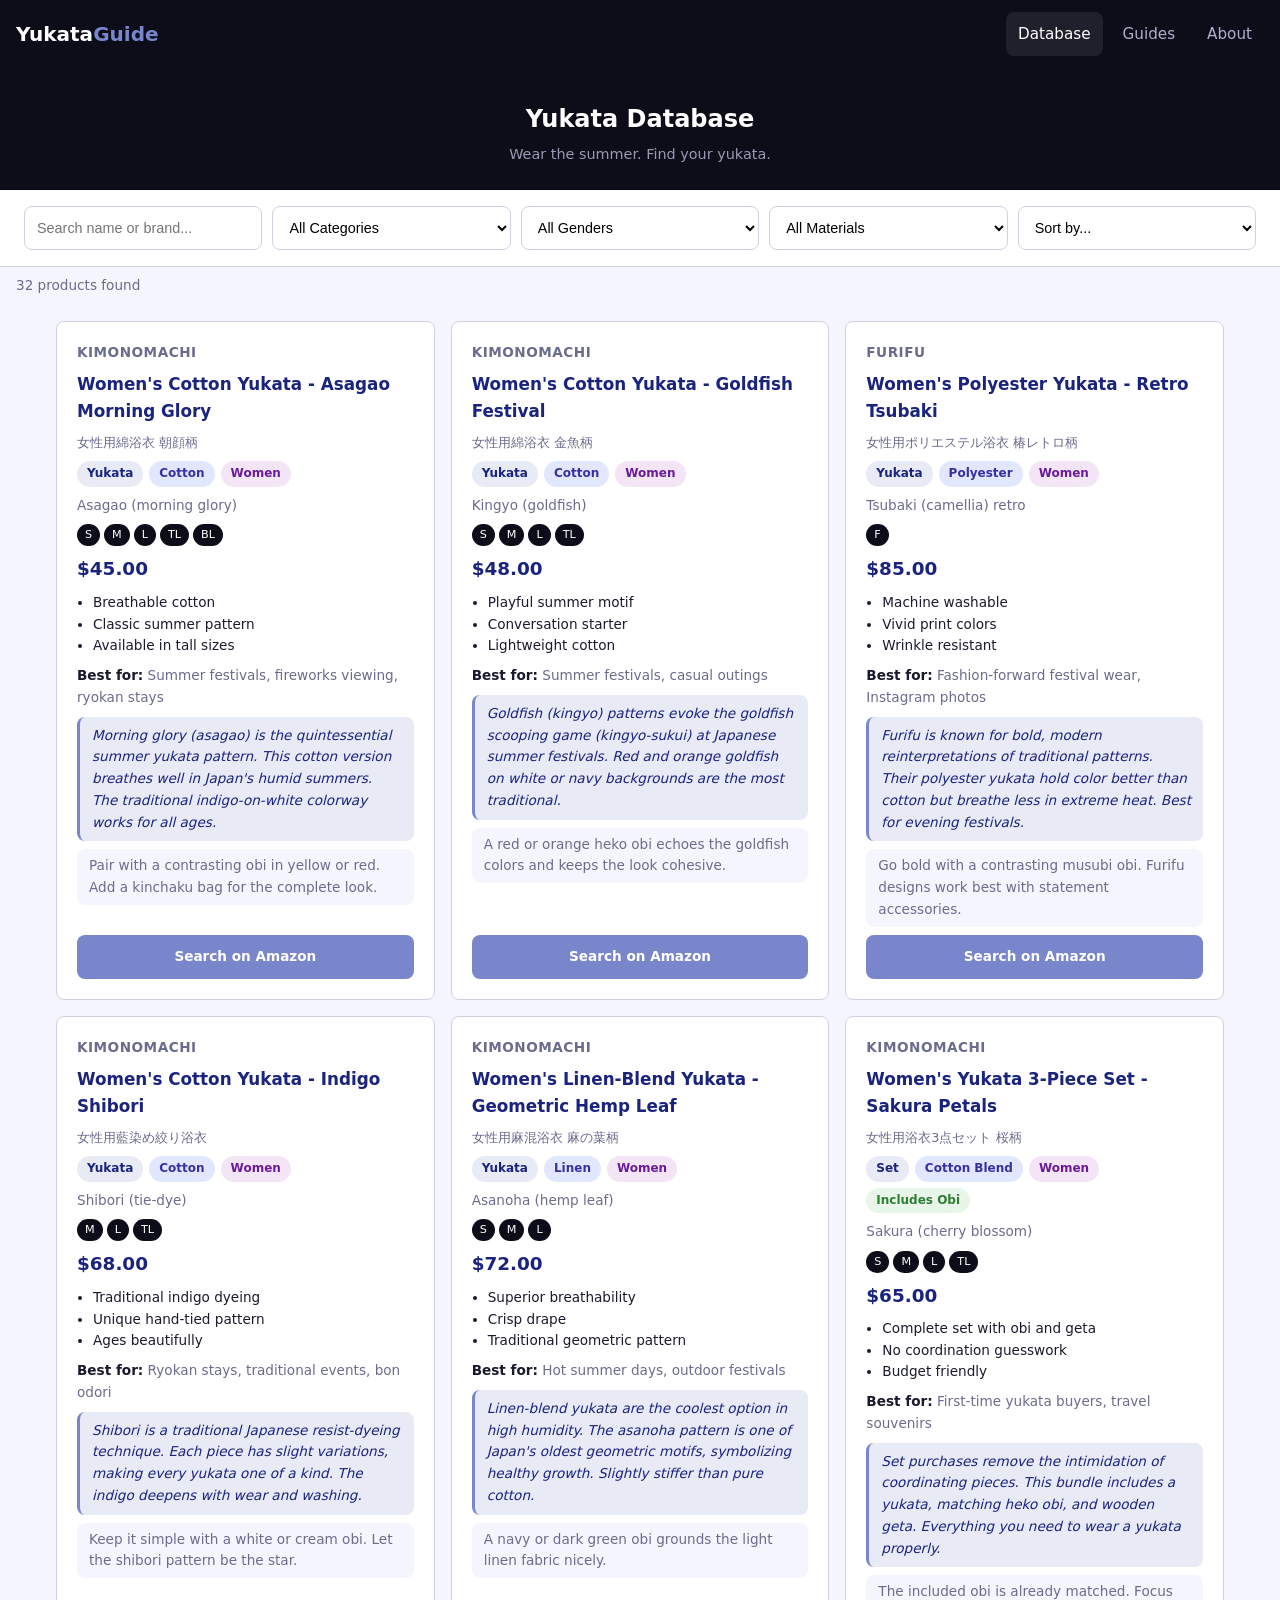
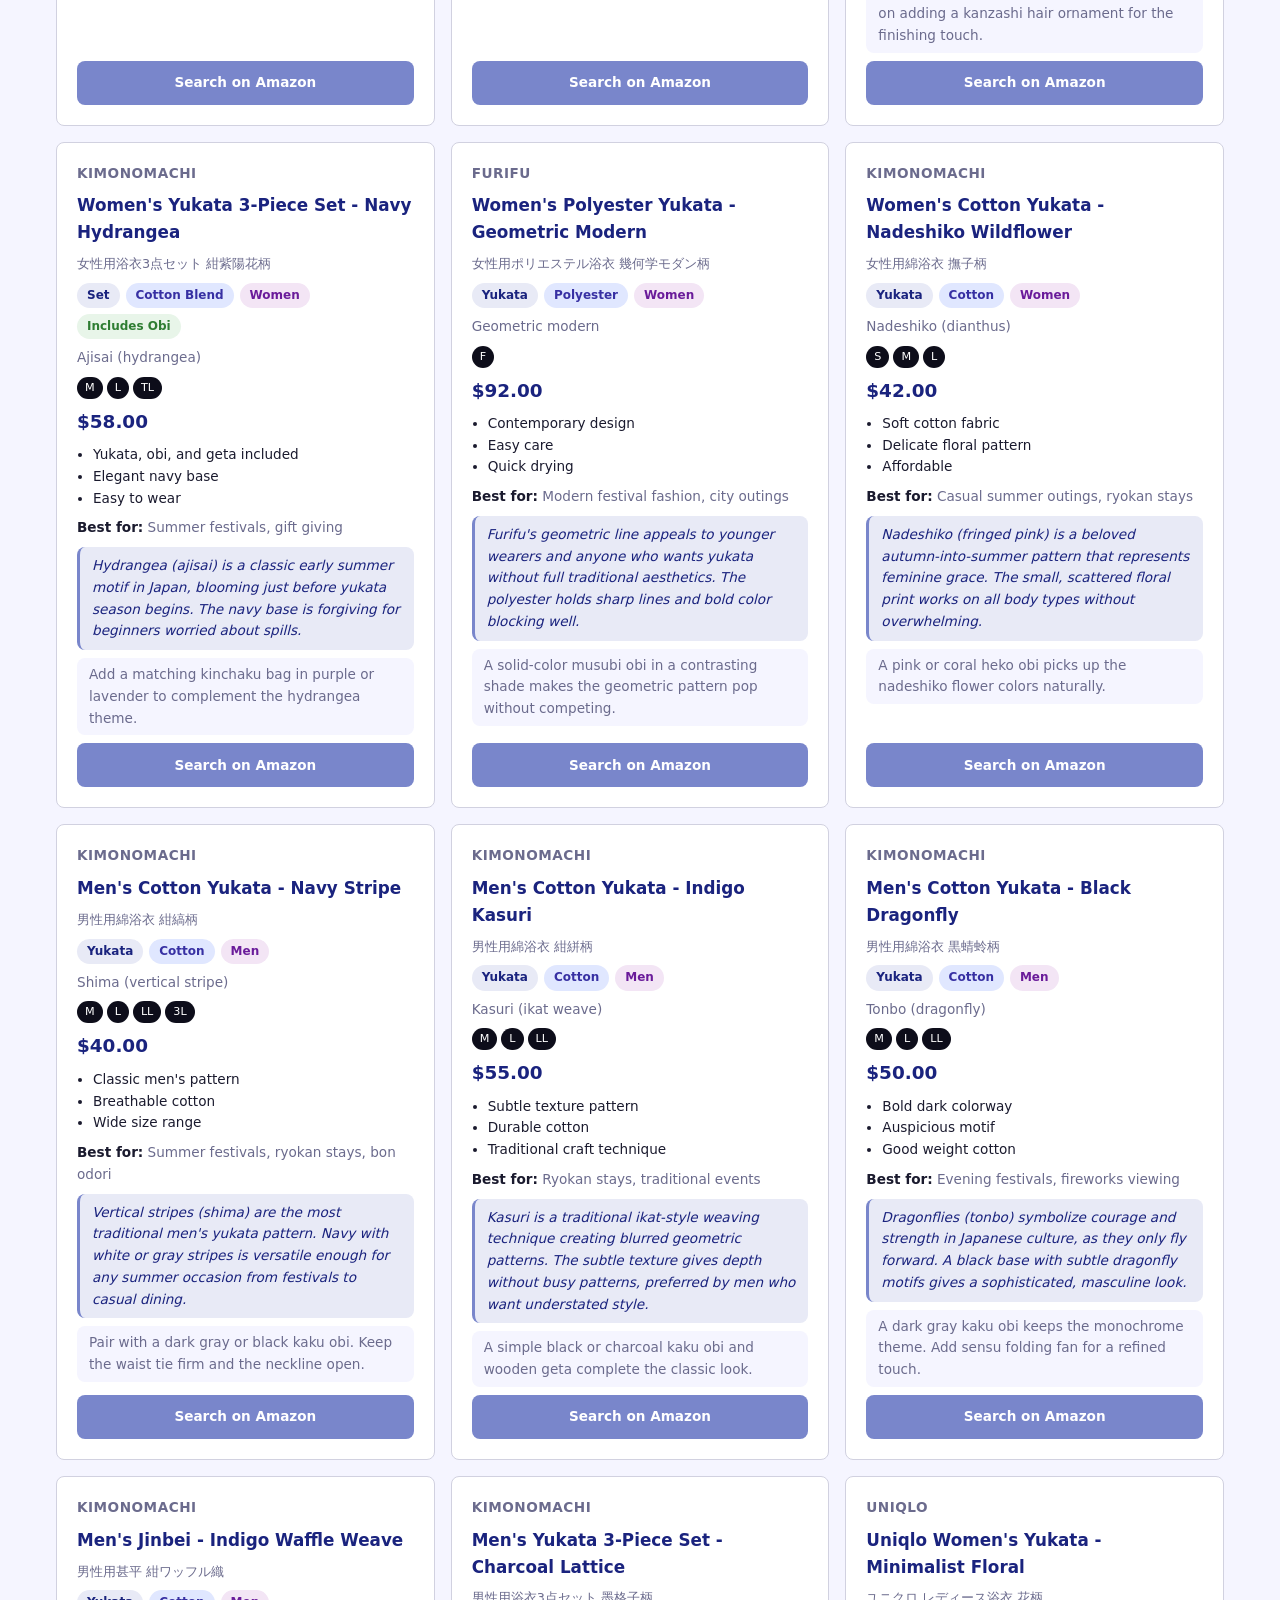
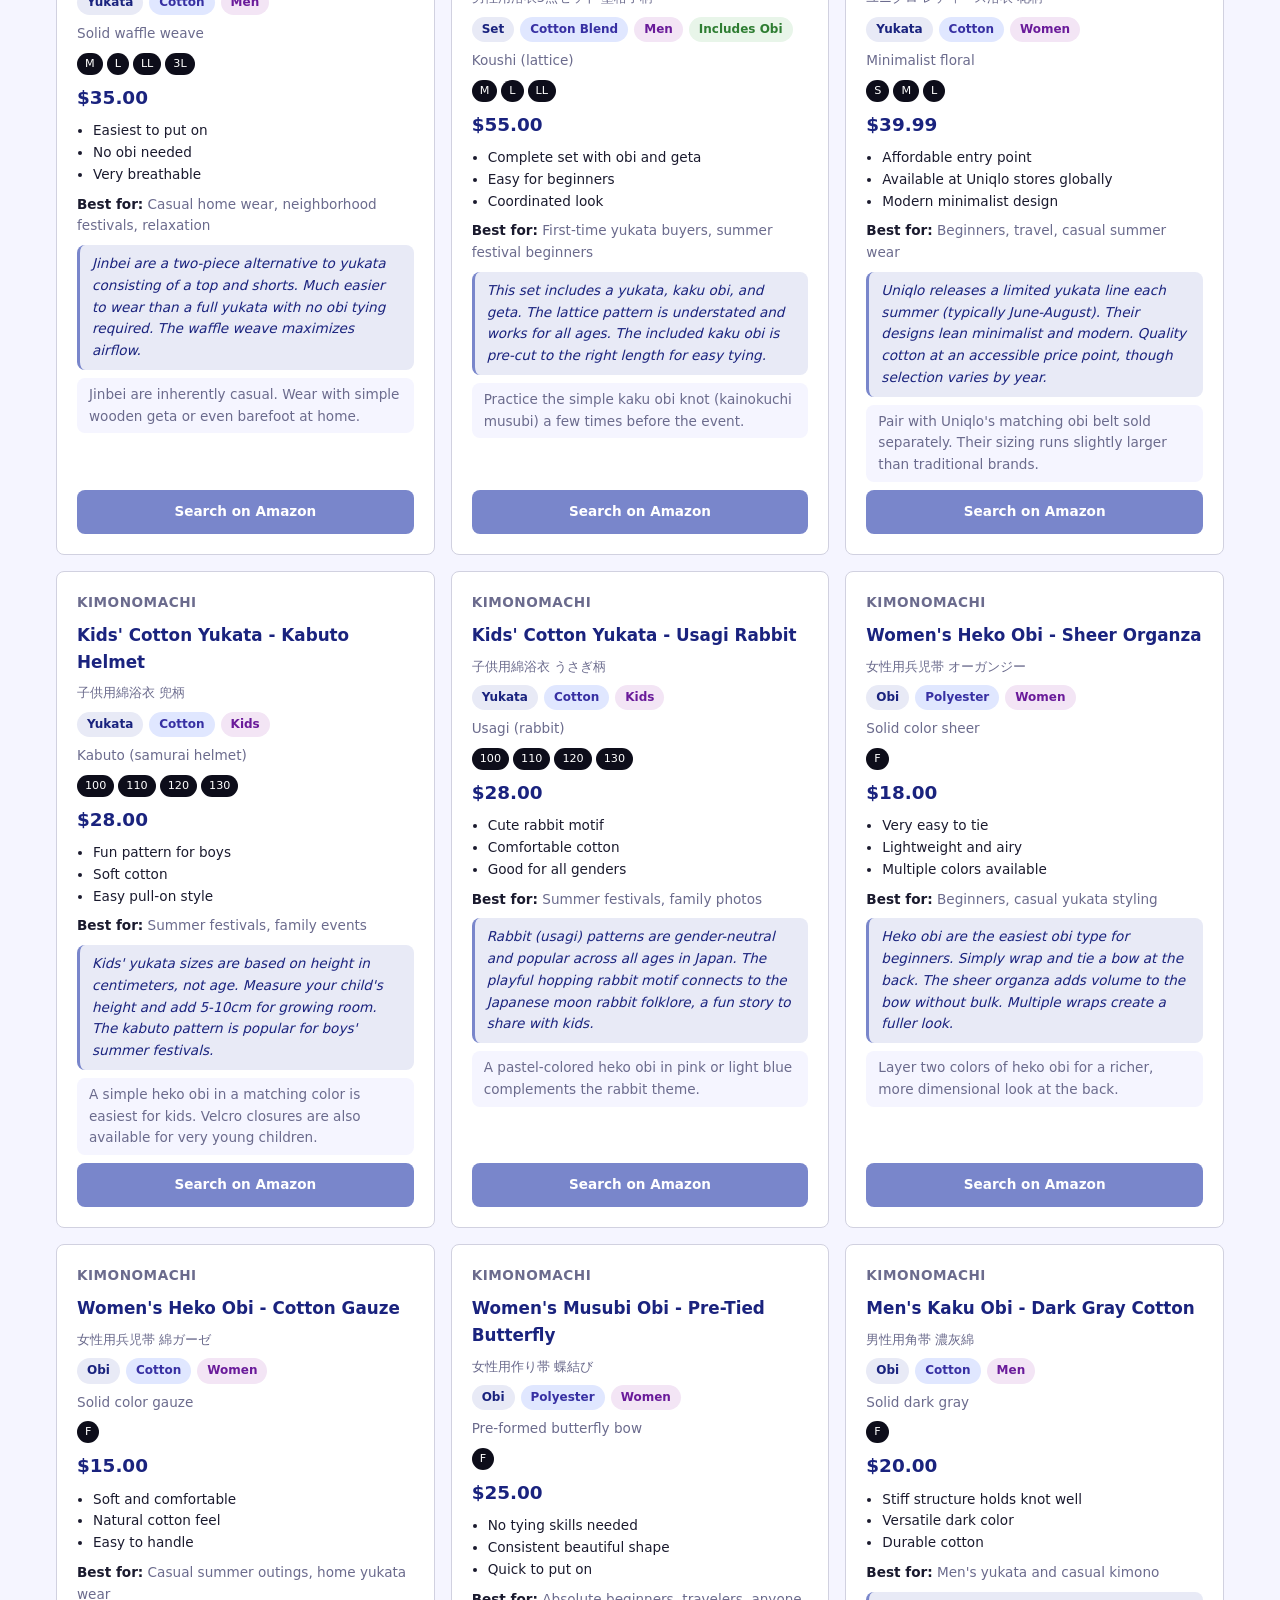
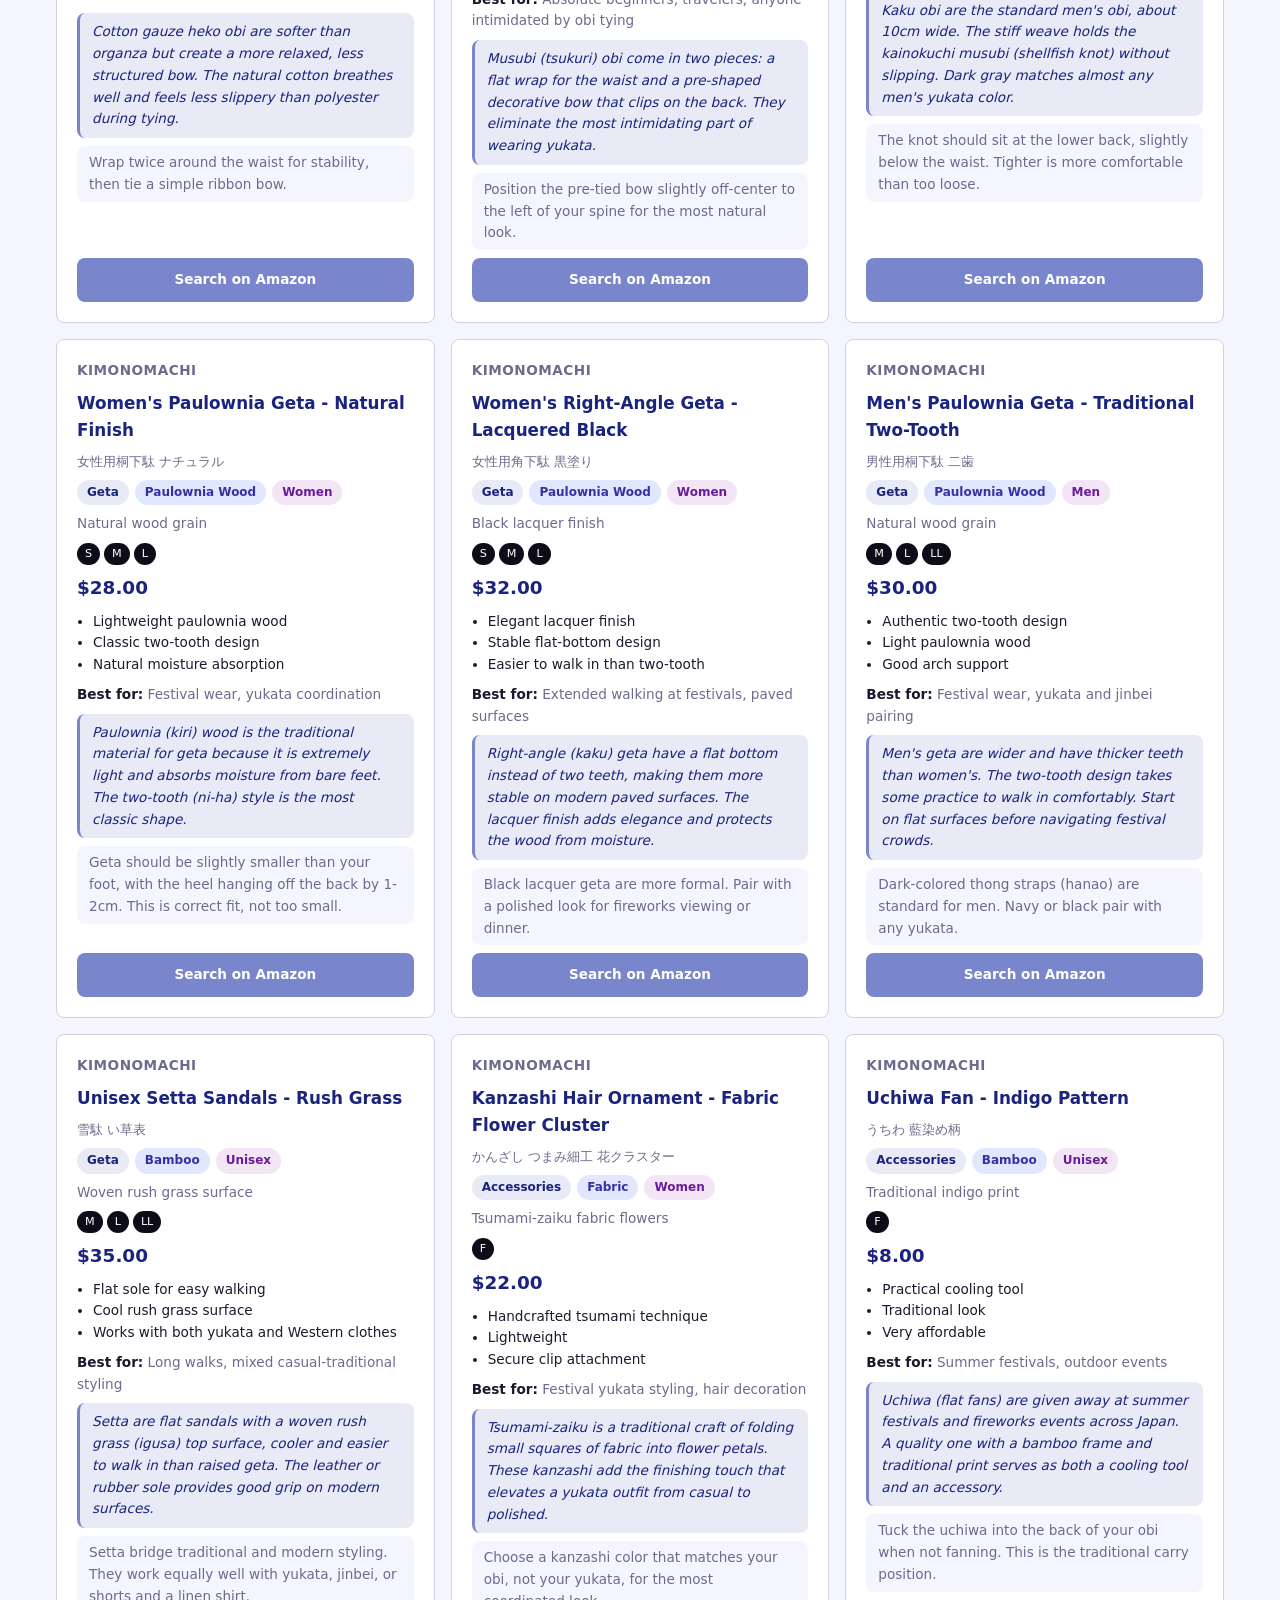
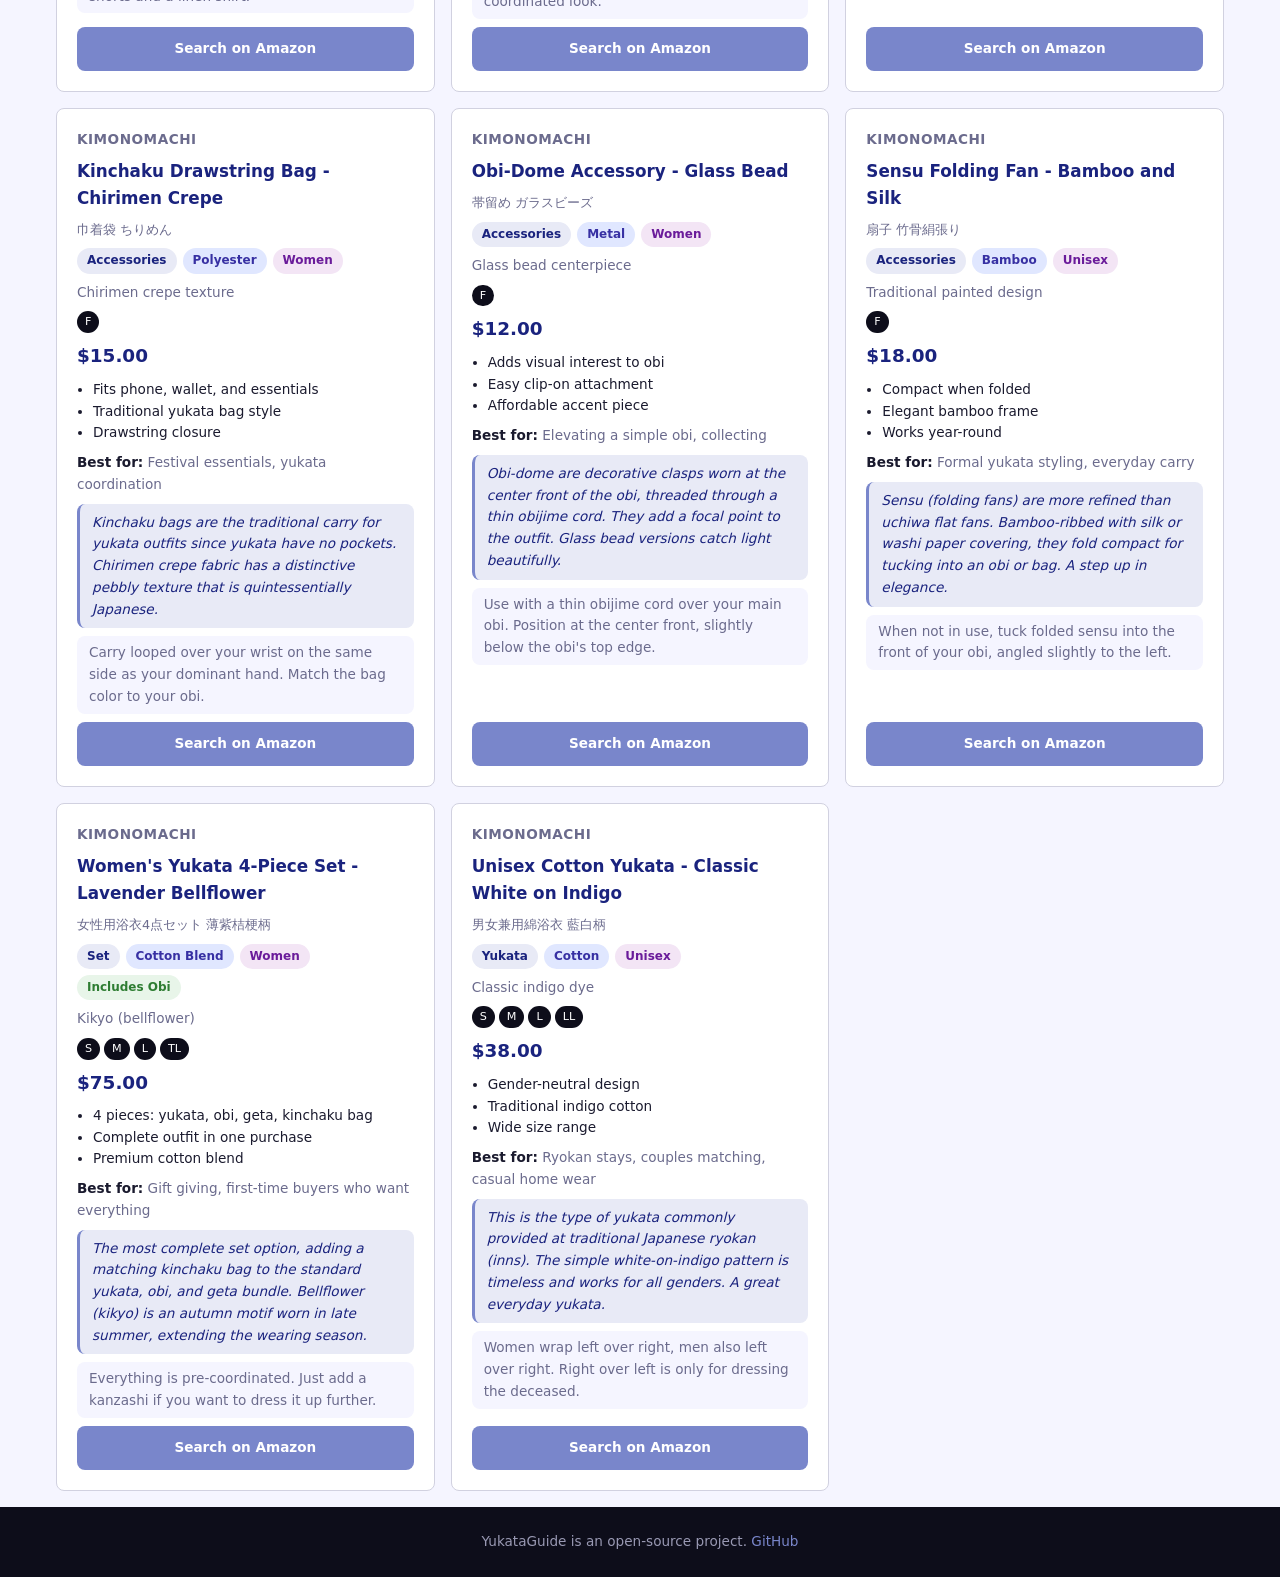
==== database.html @ 27412b20 "Initial commit: yukata-guide curation database" ====
<!DOCTYPE html>
<html lang="en">
<head>
<meta charset="UTF-8">
<meta name="viewport" content="width=device-width,initial-scale=1">
<title>Database - YukataGuide</title>
<meta name="description" content="Browse and filter 30+ Japanese yukata, obi, geta, and accessories. Compare materials, prices, and styling tips.">
<meta property="og:title" content="YukataGuide - Yukata Database">
<meta property="og:description" content="Browse and filter 30+ Japanese yukata, obi, geta, and accessories by category, gender, material, and price.">
<meta property="og:type" content="website">
<meta property="og:url" content="https://humancronadmin.github.io/yukata-guide/database.html">
<link rel="canonical" href="https://humancronadmin.github.io/yukata-guide/database.html">
<link rel="icon" href="favicon.svg" type="image/svg+xml">
<link rel="stylesheet" href="css/style.css">
</head>
<body>
<nav class="nav">
  <a href="index.html" class="nav-brand">Yukata<span>Guide</span></a>
  <div class="nav-links">
    <a href="database.html" class="active">Database</a>
    <a href="index.html#guides">Guides</a>
    <a href="index.html#about">About</a>
  </div>
</nav>
<div class="db-header">
  <h1>Yukata Database</h1>
  <p>Wear the summer. Find your yukata.</p>
</div>
<div class="filters">
  <input type="search" id="search" placeholder="Search name or brand...">
  <select id="category"><option value="">All Categories</option></select>
  <select id="gender"><option value="">All Genders</option></select>
  <select id="material"><option value="">All Materials</option></select>
  <select id="sort">
    <option value="">Sort by...</option>
    <option value="price-asc">Price: Low to High</option>
    <option value="price-desc">Price: High to Low</option>
    <option value="name-asc">Name: A to Z</option>
  </select>
</div>
<div class="result-count" id="resultCount"></div>
<div class="product-grid" id="grid"></div>
<footer class="footer">
  <p>YukataGuide is an open-source project. <a href="https://github.com/humancronadmin">GitHub</a></p>
</footer>
<script src="js/database.js"></script>
</body>
</html>
---- css/style.css ----
*,*::before,*::after{box-sizing:border-box;margin:0;padding:0}
:root{--primary:#1A237E;--accent:#7986CB;--dark:#0D0D1A;--light:#F5F5FF;--card:#FFFFFF;--text:#1A1A2E;--muted:#6B6B8D;--border:#D1D1E0;--radius:8px}
body{font-family:'Segoe UI',system-ui,-apple-system,sans-serif;color:var(--text);background:var(--light);line-height:1.6}
a{color:var(--primary);text-decoration:none}
a:hover{color:var(--accent)}
img{max-width:100%;display:block}

/* NAV */
.nav{background:var(--dark);padding:12px 16px;display:flex;align-items:center;justify-content:space-between;position:sticky;top:0;z-index:100}
.nav-brand{color:#FFF;font-size:1.25rem;font-weight:700}
.nav-brand span{color:var(--accent)}
.nav-links{display:flex;gap:8px}
.nav-links a{color:#B0B0CC;font-size:.9rem;padding:10px 12px;min-height:44px;display:flex;align-items:center;border-radius:var(--radius)}
.nav-links a:hover,.nav-links a.active{color:#FFF;background:rgba(255,255,255,.08)}

/* HERO */
.hero{background:var(--dark);color:#FFF;padding:56px 16px 48px;text-align:center}
.hero h1{font-size:2rem;margin-bottom:12px;line-height:1.2}
.hero h1 em{color:var(--accent);font-style:normal}
.hero p{color:#9999B3;font-size:1.05rem;max-width:520px;margin:0 auto 24px}
.btn{display:inline-flex;align-items:center;justify-content:center;min-height:44px;padding:12px 28px;border-radius:var(--radius);font-weight:600;font-size:1rem;cursor:pointer;border:none;transition:background .2s}
.btn-primary{background:var(--accent);color:#FFF}
.btn-primary:hover{background:var(--primary);color:#FFF}

/* SECTIONS */
.section{padding:48px 16px;max-width:1100px;margin:0 auto}
.section-title{font-size:1.5rem;color:var(--primary);text-align:center;margin-bottom:32px}

/* PROBLEM CARDS */
.problem-grid{display:grid;gap:16px}
.problem-card{background:var(--card);border:1px solid var(--border);border-radius:var(--radius);padding:24px;text-align:center}
.problem-card .icon{font-size:2rem;margin-bottom:12px}
.problem-card h3{color:var(--primary);margin-bottom:8px}
.problem-card p{color:var(--muted);font-size:.95rem}

/* STATS */
.stats-row{display:flex;flex-wrap:wrap;justify-content:center;gap:24px;text-align:center}
.stat{flex:1;min-width:120px}
.stat .num{font-size:2rem;font-weight:700;color:var(--accent)}
.stat .label{font-size:.85rem;color:var(--muted)}

/* FOOTER */
.footer{background:var(--dark);color:#9999B3;padding:24px 16px;text-align:center;font-size:.85rem}
.footer a{color:var(--accent)}

/* DATABASE PAGE */
.db-header{background:var(--dark);color:#FFF;padding:32px 16px 24px;text-align:center}
.db-header h1{font-size:1.5rem;margin-bottom:4px}
.db-header p{color:#9999B3;font-size:.9rem}

.filters{background:var(--card);border-bottom:1px solid var(--border);padding:16px;display:flex;flex-wrap:wrap;gap:10px;position:sticky;top:52px;z-index:90}
.filters select,.filters input{min-height:44px;padding:8px 12px;border:1px solid var(--border);border-radius:var(--radius);font-size:.9rem;background:#FFF;flex:1;min-width:140px}
.filters input[type="search"]{min-width:200px}
.result-count{padding:8px 16px;font-size:.85rem;color:var(--muted)}

.product-grid{display:grid;gap:16px;padding:16px;max-width:1200px;margin:0 auto}
.product-card{background:var(--card);border:1px solid var(--border);border-radius:var(--radius);padding:20px;display:flex;flex-direction:column;gap:8px}
.product-card h3{font-size:1.05rem;color:var(--primary)}
.product-card .brand{font-size:.85rem;color:var(--muted);font-weight:600;text-transform:uppercase;letter-spacing:.5px}
.product-card .name-ja{font-size:.8rem;color:var(--muted)}
.badges{display:flex;flex-wrap:wrap;gap:6px}
.badge{display:inline-block;padding:3px 10px;border-radius:20px;font-size:.75rem;font-weight:600}
.badge-cat{background:#E8EAF6;color:#1A237E}
.badge-mat{background:#E0E7FF;color:#3730A3}
.badge-gender{background:#F3E5F5;color:#6A1B9A}
.badge-set{background:#E8F5E9;color:#2E7D32}
.product-meta{display:flex;flex-wrap:wrap;gap:12px;font-size:.85rem;color:var(--muted)}
.product-meta span{display:flex;align-items:center;gap:4px}
.product-price{font-size:1.15rem;font-weight:700;color:var(--primary)}
.product-pros{font-size:.85rem;color:var(--text)}
.product-pros li{margin-left:16px}
.product-best{font-size:.85rem;color:var(--muted)}
.product-best strong{color:var(--text)}
.expert-note{font-size:.85rem;font-style:italic;color:var(--primary);background:#E8EAF6;padding:8px 12px;border-radius:var(--radius);border-left:3px solid var(--accent)}
.style-tip{font-size:.85rem;color:var(--muted);padding:6px 12px;background:#F5F5FF;border-radius:var(--radius)}
.sizes{display:flex;gap:4px;flex-wrap:wrap}
.size-tag{font-size:.7rem;background:var(--dark);color:#FFF;padding:2px 8px;border-radius:12px}
.amazon-link{display:inline-flex;align-items:center;justify-content:center;min-height:44px;padding:8px 16px;background:var(--accent);color:#FFF;border-radius:var(--radius);font-size:.85rem;font-weight:600;margin-top:auto;transition:background .2s}
.amazon-link:hover{background:var(--primary);color:#FFF}

/* RESPONSIVE */
@media(min-width:480px){
  .hero h1{font-size:2.5rem}
  .problem-grid{grid-template-columns:repeat(3,1fr)}
  .product-grid{grid-template-columns:repeat(2,1fr)}
  .nav-links a{font-size:.95rem}
}
@media(min-width:768px){
  .product-grid{grid-template-columns:repeat(3,1fr)}
  .section{padding:64px 24px}
  .filters{padding:16px 24px}
}
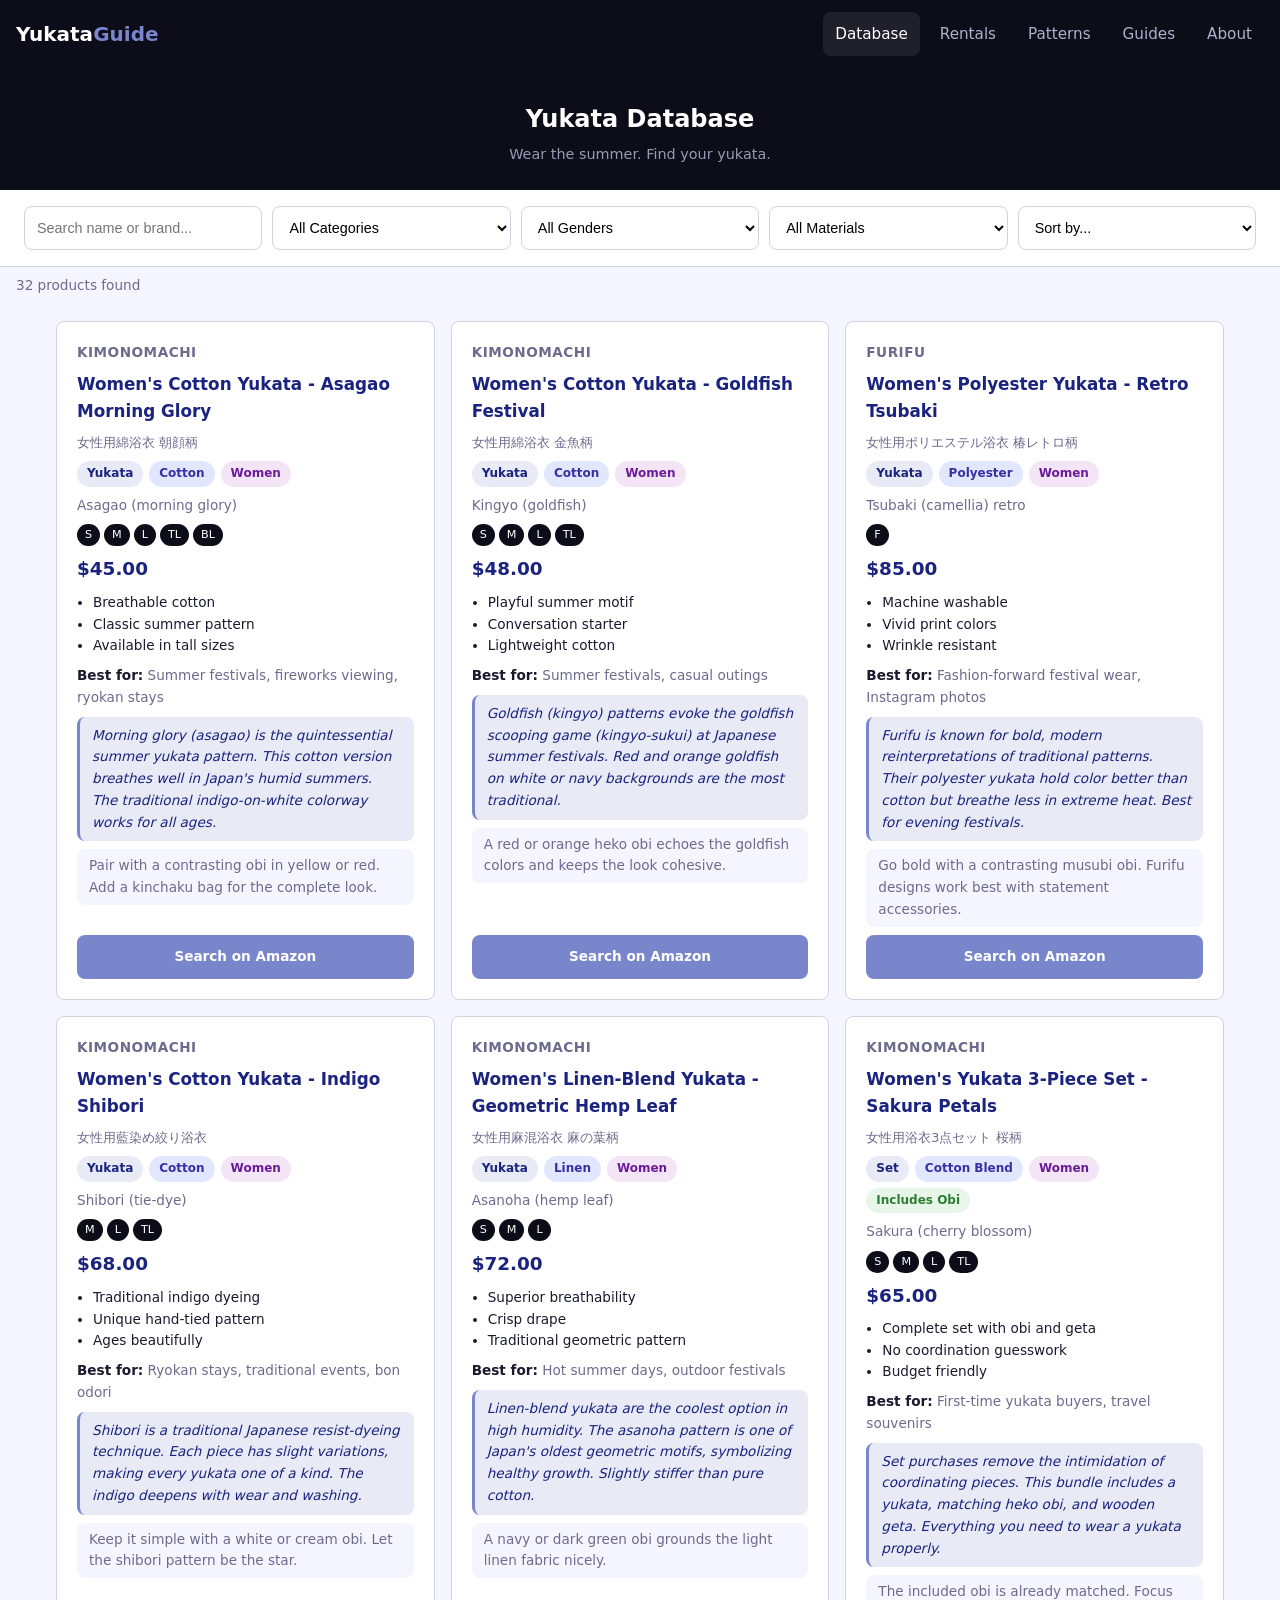
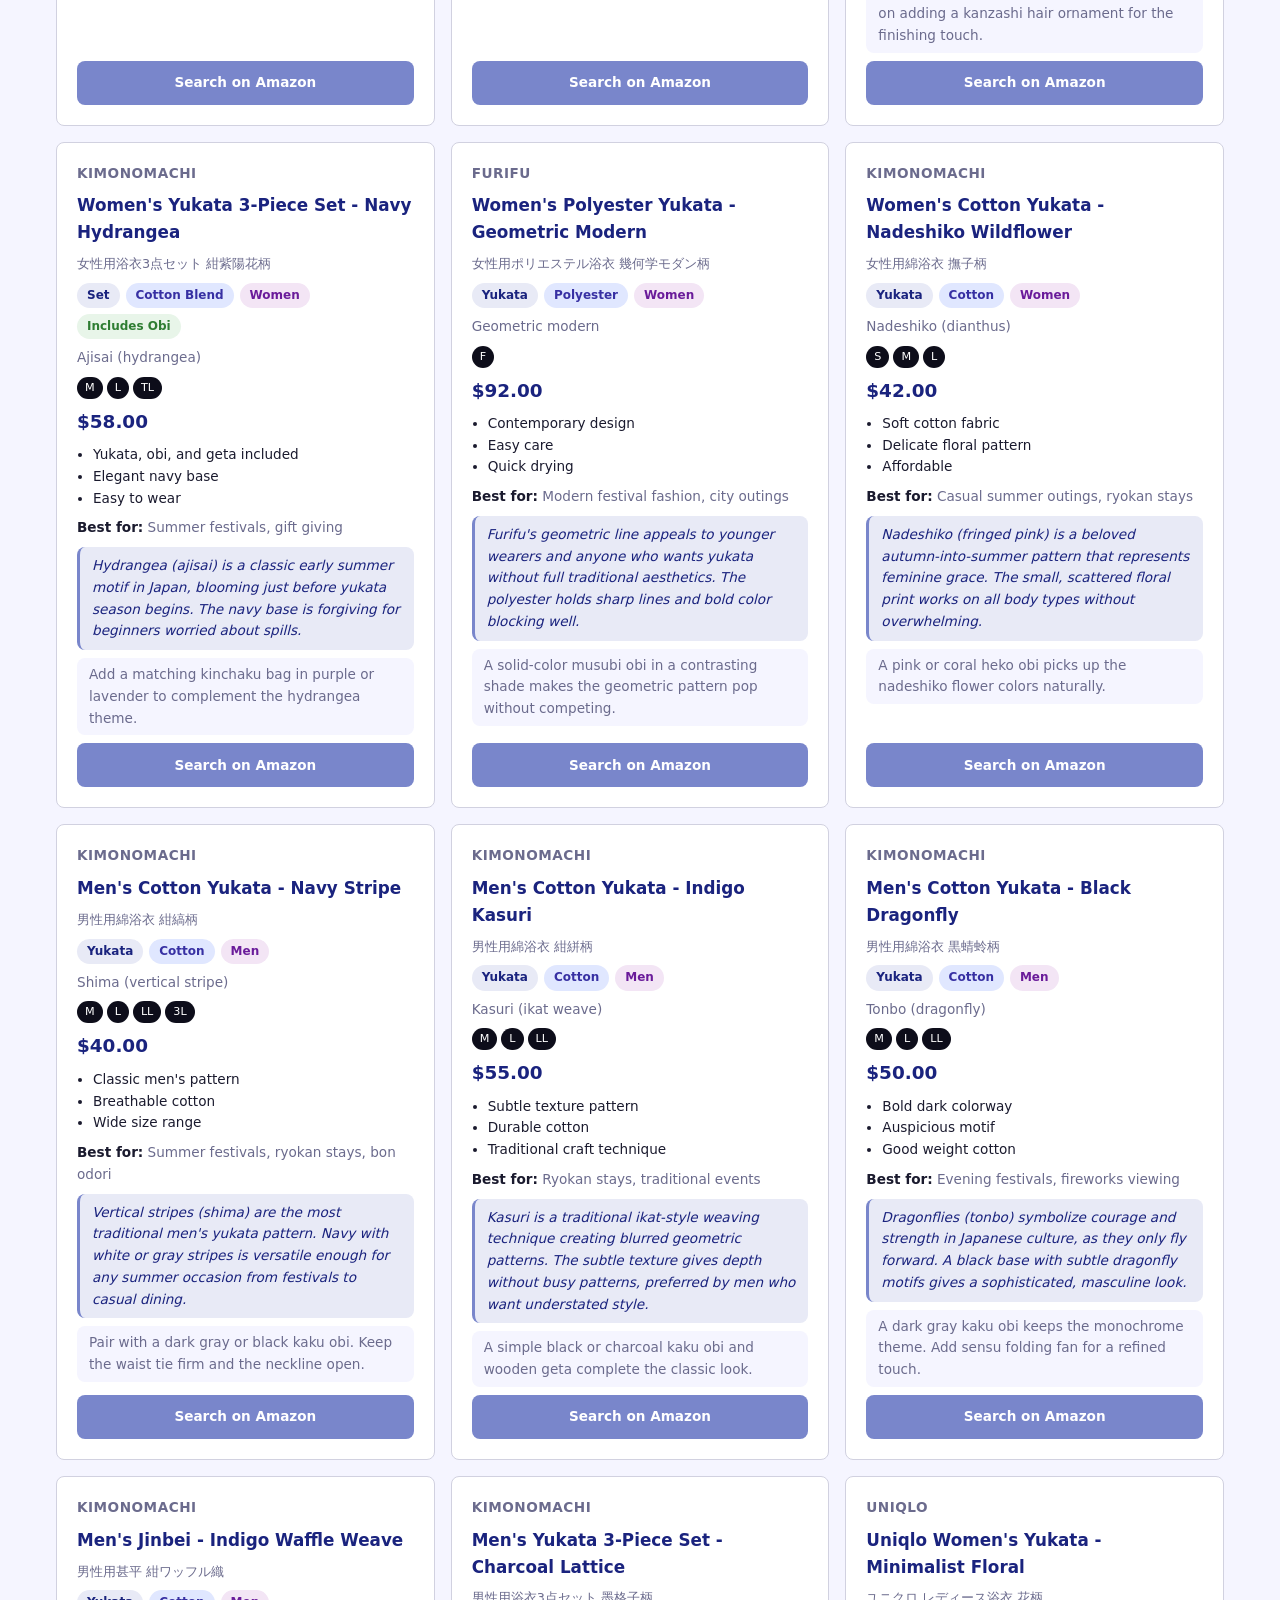
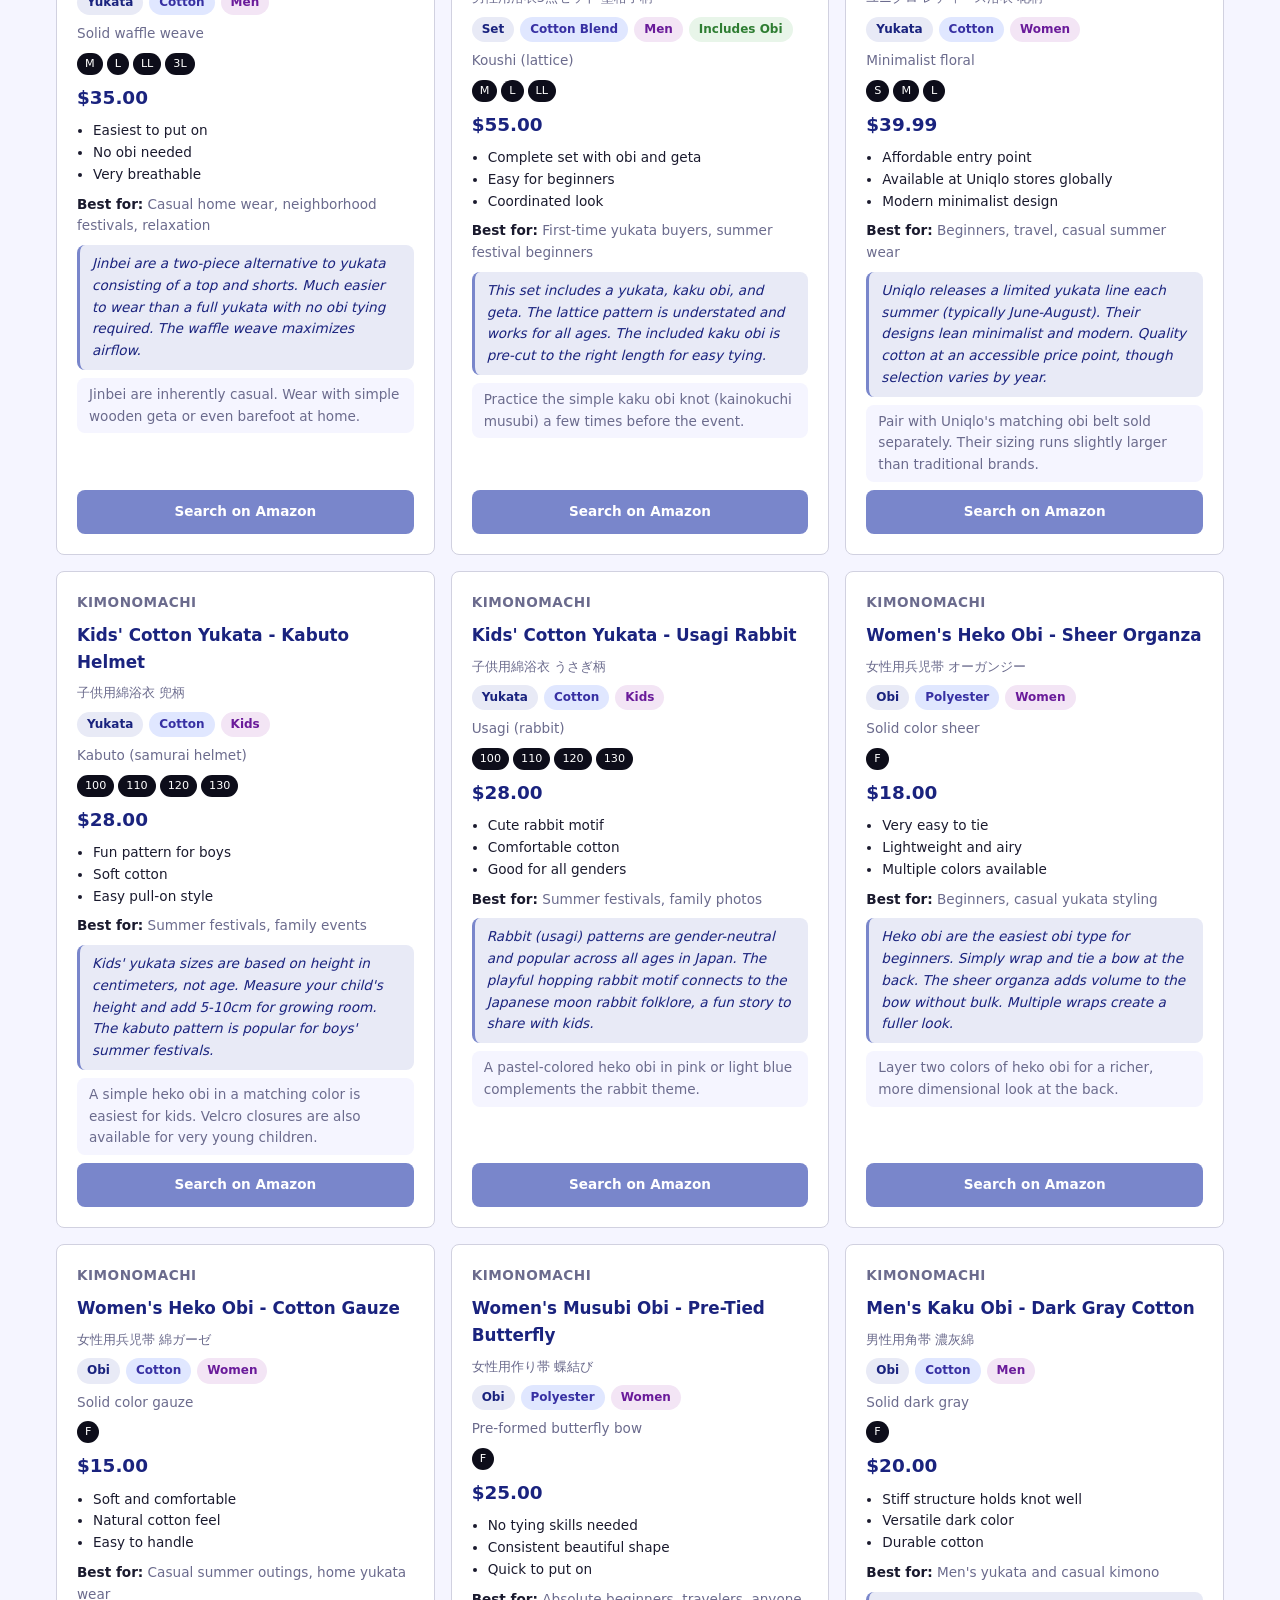
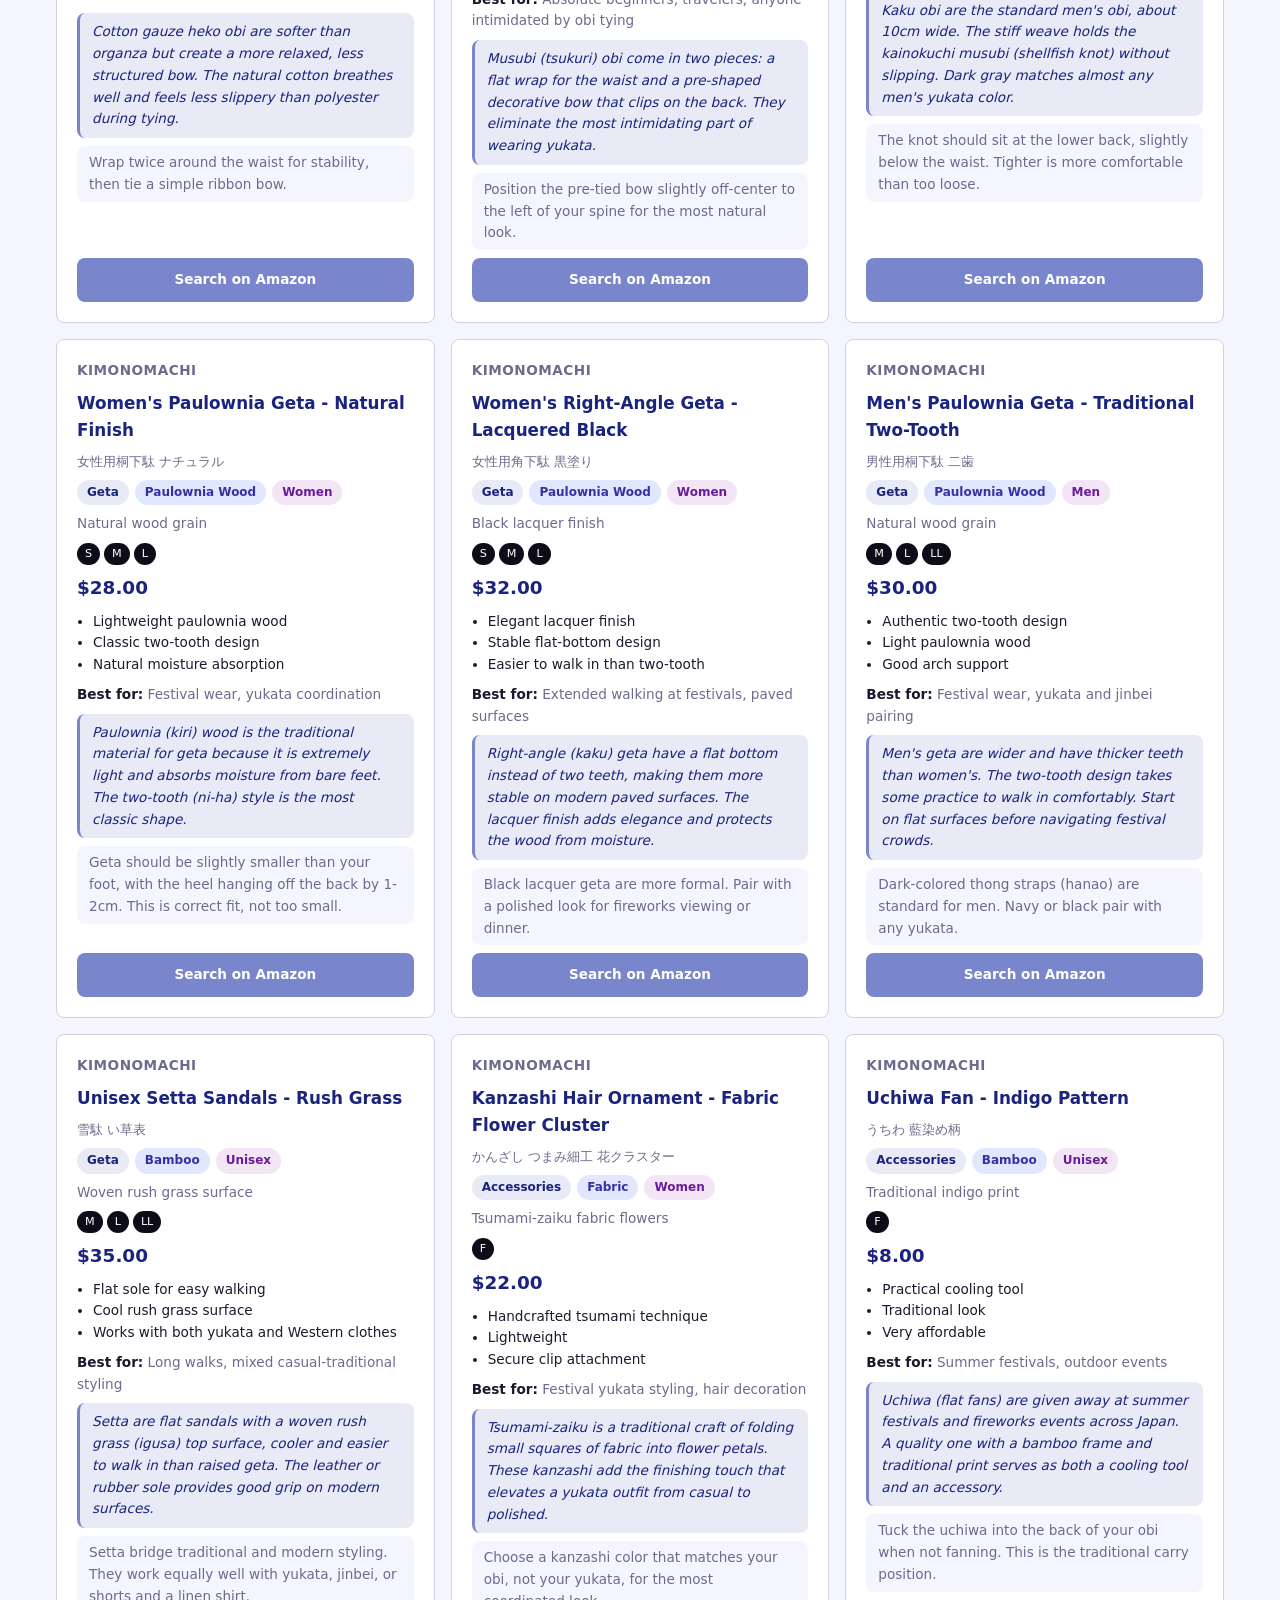
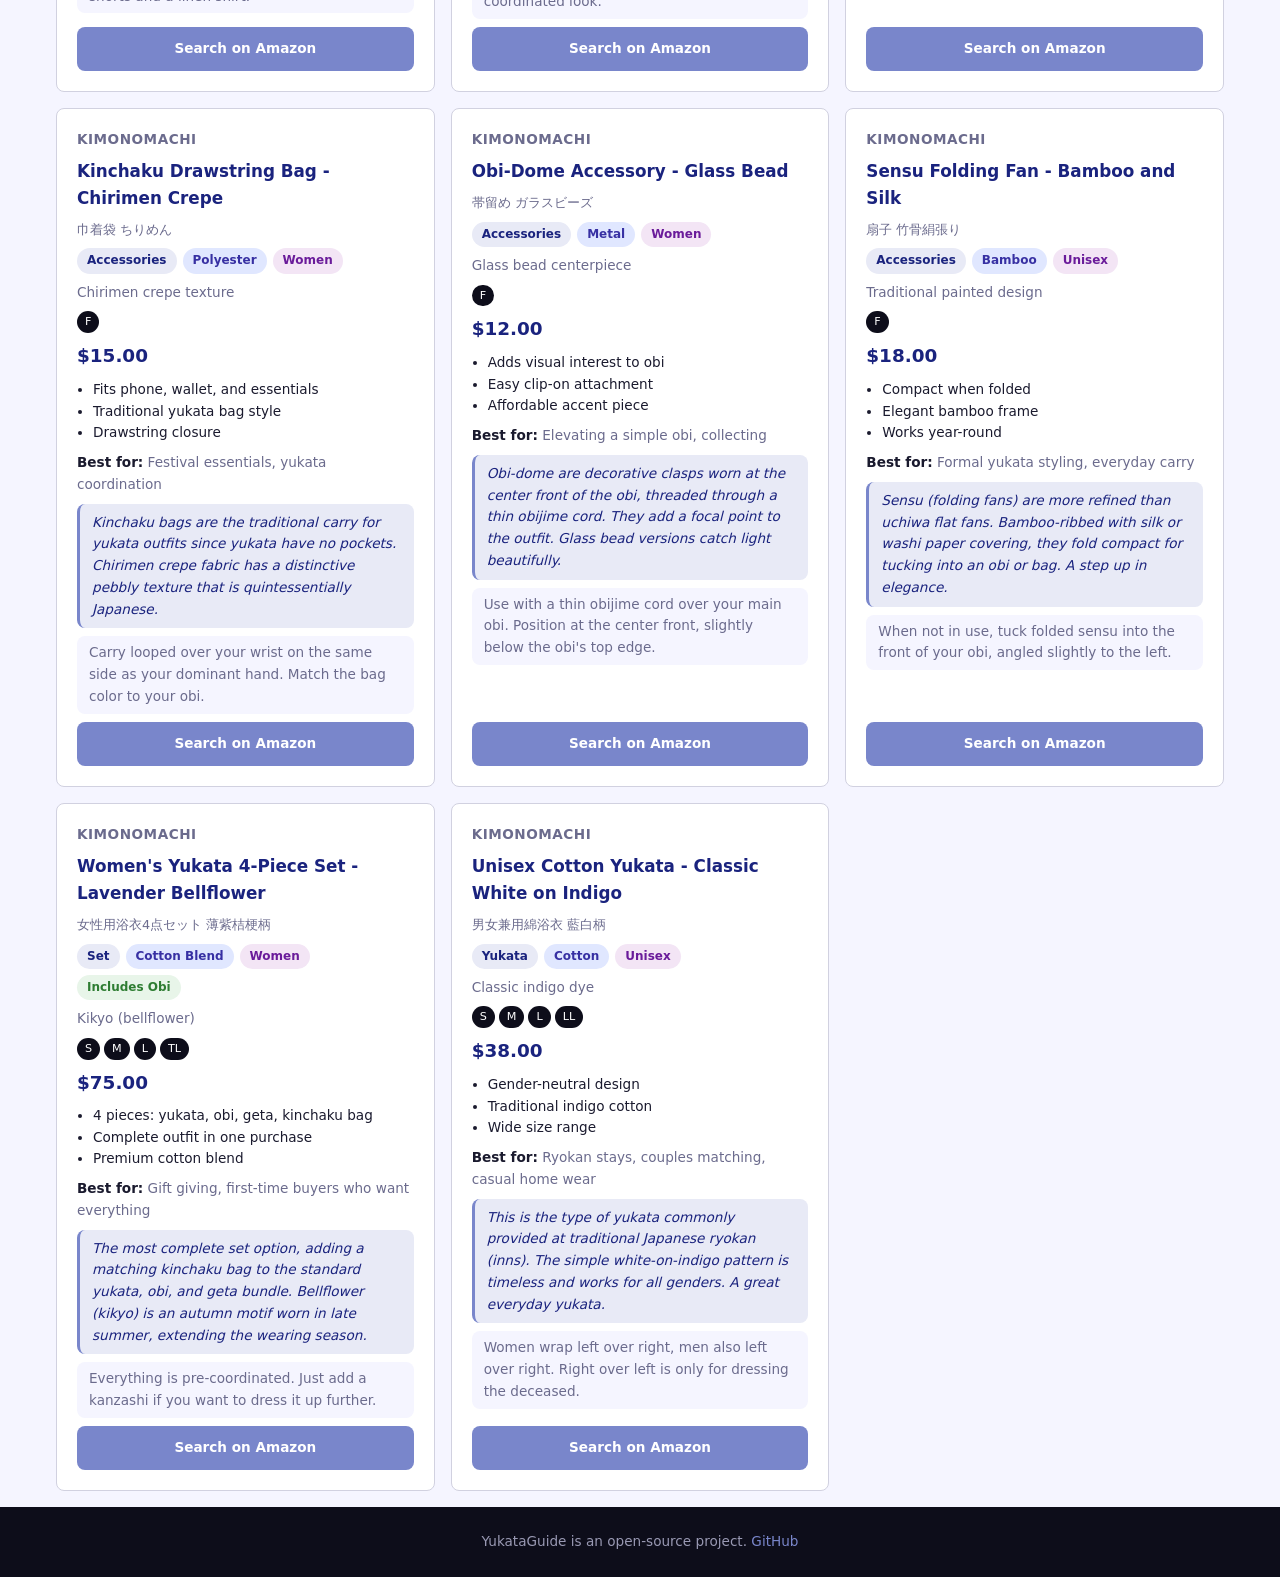
==== commit b5bf97dd: "Add Rentals + Patterns pages for traffic expansion - rentals.html + js/rentals.js + data/rentals.jso" ====
--- a/database.html
+++ b/database.html
@@ -12,36 +12,41 @@
 <link rel="canonical" href="https://humancronadmin.github.io/yukata-guide/database.html">
 <link rel="icon" href="favicon.svg" type="image/svg+xml">
 <link rel="stylesheet" href="css/style.css">
+<script async src="https://www.googletagmanager.com/gtag/js?id=G-MXKH7PSKC2"></script>
+<script>window.dataLayer=window.dataLayer||[];function gtag(){dataLayer.push(arguments);}gtag("js",new Date());gtag("config","G-MXKH7PSKC2");</script>
+<script type="text/javascript">(function(c,l,a,r,i,t,y){c[a]=c[a]||function(){(c[a].q=c[a].q||[]).push(arguments)};t=l.createElement(r);t.async=1;t.src="https://www.clarity.ms/tag/"+i;y=l.getElementsByTagName(r)[0];y.parentNode.insertBefore(t,y);})(window, document, "clarity", "script", "wa1jxs6bmh");</script>
 </head>
 <body>
 <nav class="nav">
-  <a href="index.html" class="nav-brand">Yukata<span>Guide</span></a>
-  <div class="nav-links">
-    <a href="database.html" class="active">Database</a>
-    <a href="index.html#guides">Guides</a>
-    <a href="index.html#about">About</a>
-  </div>
+ <a href="index.html" class="nav-brand">Yukata<span>Guide</span></a>
+ <div class="nav-links">
+ <a href="database.html" class="active">Database</a>
+ <a href="rentals.html">Rentals</a>
+ <a href="patterns.html">Patterns</a>
+ <a href="index.html#guides">Guides</a>
+ <a href="index.html#about">About</a>
+ </div>
 </nav>
 <div class="db-header">
-  <h1>Yukata Database</h1>
-  <p>Wear the summer. Find your yukata.</p>
+ <h1>Yukata Database</h1>
+ <p>Wear the summer. Find your yukata.</p>
 </div>
 <div class="filters">
-  <input type="search" id="search" placeholder="Search name or brand...">
-  <select id="category"><option value="">All Categories</option></select>
-  <select id="gender"><option value="">All Genders</option></select>
-  <select id="material"><option value="">All Materials</option></select>
-  <select id="sort">
-    <option value="">Sort by...</option>
-    <option value="price-asc">Price: Low to High</option>
-    <option value="price-desc">Price: High to Low</option>
-    <option value="name-asc">Name: A to Z</option>
-  </select>
+ <input type="search" id="search" placeholder="Search name or brand...">
+ <select id="category"><option value="">All Categories</option></select>
+ <select id="gender"><option value="">All Genders</option></select>
+ <select id="material"><option value="">All Materials</option></select>
+ <select id="sort">
+ <option value="">Sort by...</option>
+ <option value="price-asc">Price: Low to High</option>
+ <option value="price-desc">Price: High to Low</option>
+ <option value="name-asc">Name: A to Z</option>
+ </select>
 </div>
 <div class="result-count" id="resultCount"></div>
 <div class="product-grid" id="grid"></div>
 <footer class="footer">
-  <p>YukataGuide is an open-source project. <a href="https://github.com/humancronadmin">GitHub</a></p>
+ <p>YukataGuide is an open-source project. <a href="https://github.com/humancronadmin">GitHub</a></p>
 </footer>
 <script src="js/database.js"></script>
 </body>
--- a/css/style.css
+++ b/css/style.css
@@ -78,15 +78,76 @@
 .amazon-link{display:inline-flex;align-items:center;justify-content:center;min-height:44px;padding:8px 16px;background:var(--accent);color:#FFF;border-radius:var(--radius);font-size:.85rem;font-weight:600;margin-top:auto;transition:background .2s}
 .amazon-link:hover{background:var(--primary);color:#FFF}
 
+/* GUIDE PAGE */
+.guide-container{max-width:800px;margin:0 auto}
+.guide-hero{background:var(--dark);color:#FFF;padding:40px 16px 32px;text-align:center}
+.guide-hero h1{font-size:1.75rem;line-height:1.3;margin-bottom:8px}
+.guide-cat{display:inline-block;background:var(--accent);color:#FFF;font-size:.75rem;font-weight:600;padding:3px 12px;border-radius:20px;text-transform:uppercase;letter-spacing:.5px;margin-bottom:12px}
+.guide-body{padding:24px 16px 48px}
+.guide-intro{font-size:1.05rem;color:var(--muted);line-height:1.7;margin-bottom:32px}
+.guide-intro p{margin-bottom:12px}
+.guide-section{margin-bottom:40px}
+.guide-section h2{font-size:1.35rem;color:var(--primary);margin-bottom:16px;padding-bottom:8px;border-bottom:2px solid var(--border)}
+.guide-text{line-height:1.7;margin-bottom:16px}
+.guide-text p{margin-bottom:12px}
+.guide-steps{counter-reset:step;list-style:none;padding:0}
+.guide-steps li{position:relative;padding:16px 16px 16px 48px;margin-bottom:12px;background:var(--card);border:1px solid var(--border);border-radius:var(--radius);line-height:1.6}
+.guide-steps li::before{content:counter(step);counter-increment:step;position:absolute;left:12px;top:16px;width:28px;height:28px;background:var(--primary);color:#FFF;border-radius:50%;display:flex;align-items:center;justify-content:center;font-size:.85rem;font-weight:700}
+.table-wrap{overflow-x:auto;margin:16px 0}
+.guide-table{width:100%;border-collapse:collapse;font-size:.9rem}
+.guide-table th{background:var(--dark);color:#FFF;padding:10px 12px;text-align:left;font-size:.8rem;white-space:nowrap}
+.guide-table td{padding:10px 12px;border-bottom:1px solid var(--border);vertical-align:top}
+.guide-table tr:nth-child(even){background:#F5F5FF}
+.measure-cards{display:grid;gap:12px;margin:16px 0}
+.measure-card{background:var(--card);border:1px solid var(--border);border-radius:var(--radius);padding:16px}
+.measure-card h3{color:var(--primary);font-size:1.05rem;margin-bottom:4px}
+.measure-card .m-en{color:var(--muted);font-size:.85rem;margin-bottom:8px}
+.measure-card p{font-size:.9rem;line-height:1.5;margin-bottom:6px}
+.product-recs{display:grid;gap:12px;margin:16px 0}
+.rec-card{background:var(--card);border:1px solid var(--border);border-radius:var(--radius);padding:16px;display:flex;flex-direction:column;gap:8px}
+.rec-card h4{color:var(--primary);font-size:.95rem}
+.rec-card p{font-size:.85rem;color:var(--muted)}
+.guide-faq{margin-top:32px}
+.faq-item{background:var(--card);border:1px solid var(--border);border-radius:var(--radius);margin-bottom:8px}
+.faq-item summary{padding:14px 16px;font-weight:600;cursor:pointer;min-height:44px;display:flex;align-items:center;font-size:.95rem}
+.faq-item summary:hover{color:var(--primary)}
+.faq-item p{padding:0 16px 14px;color:var(--muted);line-height:1.6;font-size:.9rem}
+.guide-nav-bottom{text-align:center;margin-top:32px;display:flex;gap:12px;justify-content:center;flex-wrap:wrap}
+.btn-secondary{background:transparent;border:2px solid var(--primary);color:var(--primary)}
+.btn-secondary:hover{background:var(--primary);color:#FFF}
+.guide-loading{text-align:center;padding:64px 16px;color:var(--muted)}
+.guide-cards{display:grid;gap:16px;margin-top:16px}
+.guide-card{background:var(--card);border:1px solid var(--border);border-radius:var(--radius);padding:20px;display:flex;flex-direction:column;gap:8px;transition:box-shadow .2s}
+.guide-card:hover{box-shadow:0 4px 12px rgba(0,0,0,.1)}
+.guide-card h3{color:var(--primary);font-size:1.05rem}
+.guide-card p{color:var(--muted);font-size:.9rem;flex-grow:1}
+.guide-card .badge{align-self:flex-start}
+
 /* RESPONSIVE */
 @media(min-width:480px){
   .hero h1{font-size:2.5rem}
   .problem-grid{grid-template-columns:repeat(3,1fr)}
   .product-grid{grid-template-columns:repeat(2,1fr)}
+  .guide-cards{grid-template-columns:repeat(2,1fr)}
+  .guide-hero h1{font-size:2rem}
+  .guide-body{padding:32px 24px 48px}
+  .measure-cards{grid-template-columns:repeat(2,1fr)}
+  .product-recs{grid-template-columns:repeat(2,1fr)}
   .nav-links a{font-size:.95rem}
 }
 @media(min-width:768px){
   .product-grid{grid-template-columns:repeat(3,1fr)}
+  .guide-cards{grid-template-columns:repeat(3,1fr)}
   .section{padding:64px 24px}
   .filters{padding:16px 24px}
 }
+
+/* Related articles widget */
+.guide-related{margin-top:32px}
+.related-grid{display:grid;gap:12px;grid-template-columns:1fr}
+@media(min-width:640px){.related-grid{grid-template-columns:repeat(3,1fr)}}
+.related-card{display:block;background:#fff;border:1px solid #e8e8e8;border-radius:10px;padding:16px;text-decoration:none;color:inherit;transition:transform .15s}
+.related-card:hover{transform:translateY(-2px);box-shadow:0 4px 12px rgba(0,0,0,.05)}
+.related-card h3{margin:6px 0;font-size:1rem;line-height:1.3}
+.related-card p{font-size:.82rem;color:#666;line-height:1.5;margin:0}
+.related-cat{display:inline-block;background:#f3f3f3;padding:2px 8px;border-radius:10px;font-size:.7rem;color:#555;text-transform:uppercase;letter-spacing:.5px}
